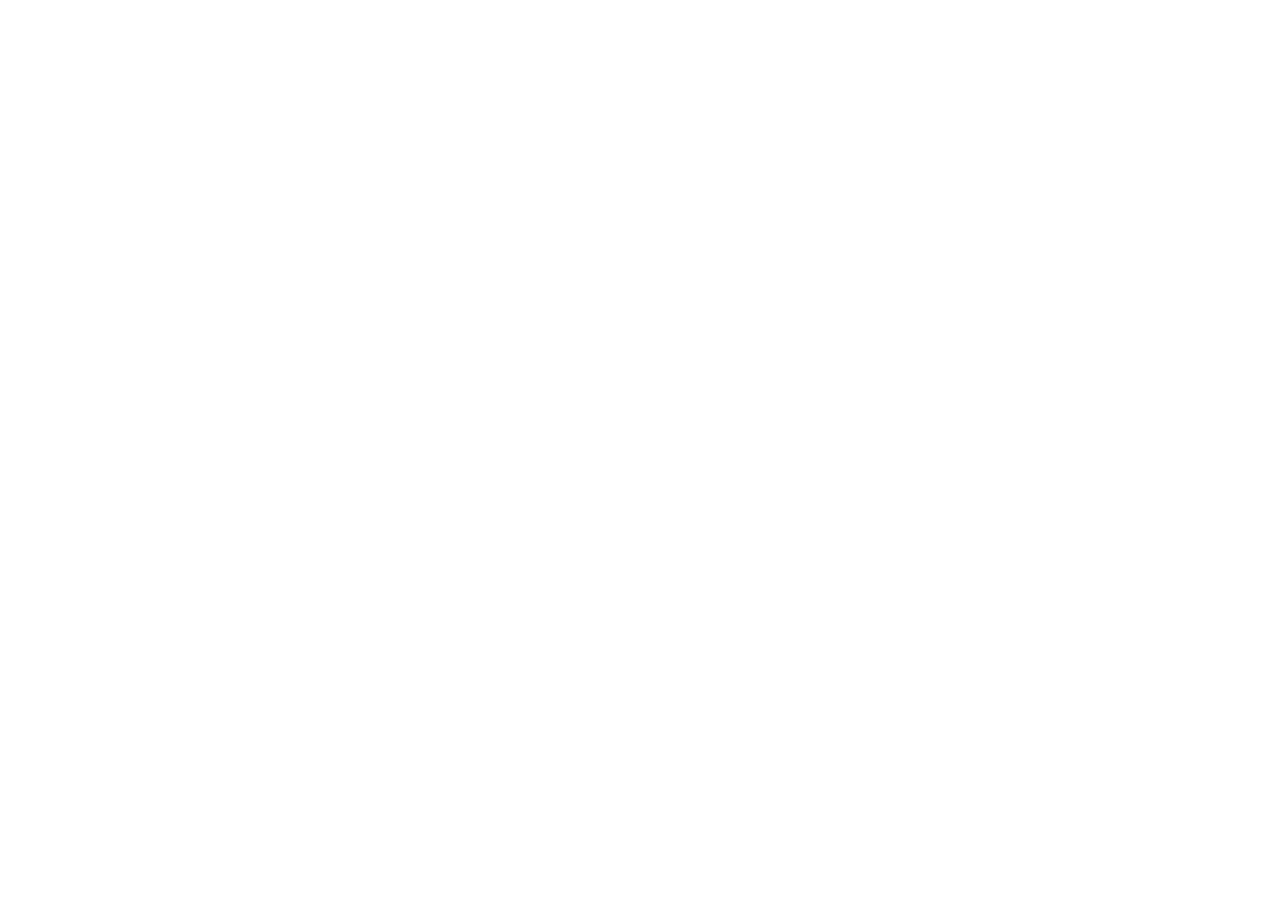
==== index.html @ e2164a91 "feat: setup semantic HTML structure" ====
<!DOCTYPE html>
<html lang="fr">
<head>
    <meta charset="UTF-8">
    <meta name="viewport" content="width=device-width, initial-scale=1.0">
    <title>Histoire de HETIC - Intégration</title>
    <!-- Lien vers ton fichier de style -->
    <link rel="stylesheet" href="css/style.css">
</head>
<body>

    <!-- En-tête du site (Logo + Menu) -->
    <header>
        <nav>
            <!-- Les liens du menu iront ici -->
        </nav>
    </header>

    <!-- Contenu principal -->
    <main>
        <!-- 1. Bannière principale -->
        <section class="hero-section">
        </section>

        <!-- 2. Histoire / Chronologie -->
        <section class="history-section">
        </section>

        <!-- 3. Section des Actualités -->
        <section class="news-section">
        </section>

        <!-- 4. Section de Candidature (Boutons d'action) -->
        <section class="cta-section">
        </section>
    </main>

    <!-- Pied de page -->
    <footer>
        <!-- Liens secondaires et bas de page -->
    </footer>

    <!-- Lien vers ton fichier JavaScript -->
    <script src="js/main.js"></script>
</body>
</html>
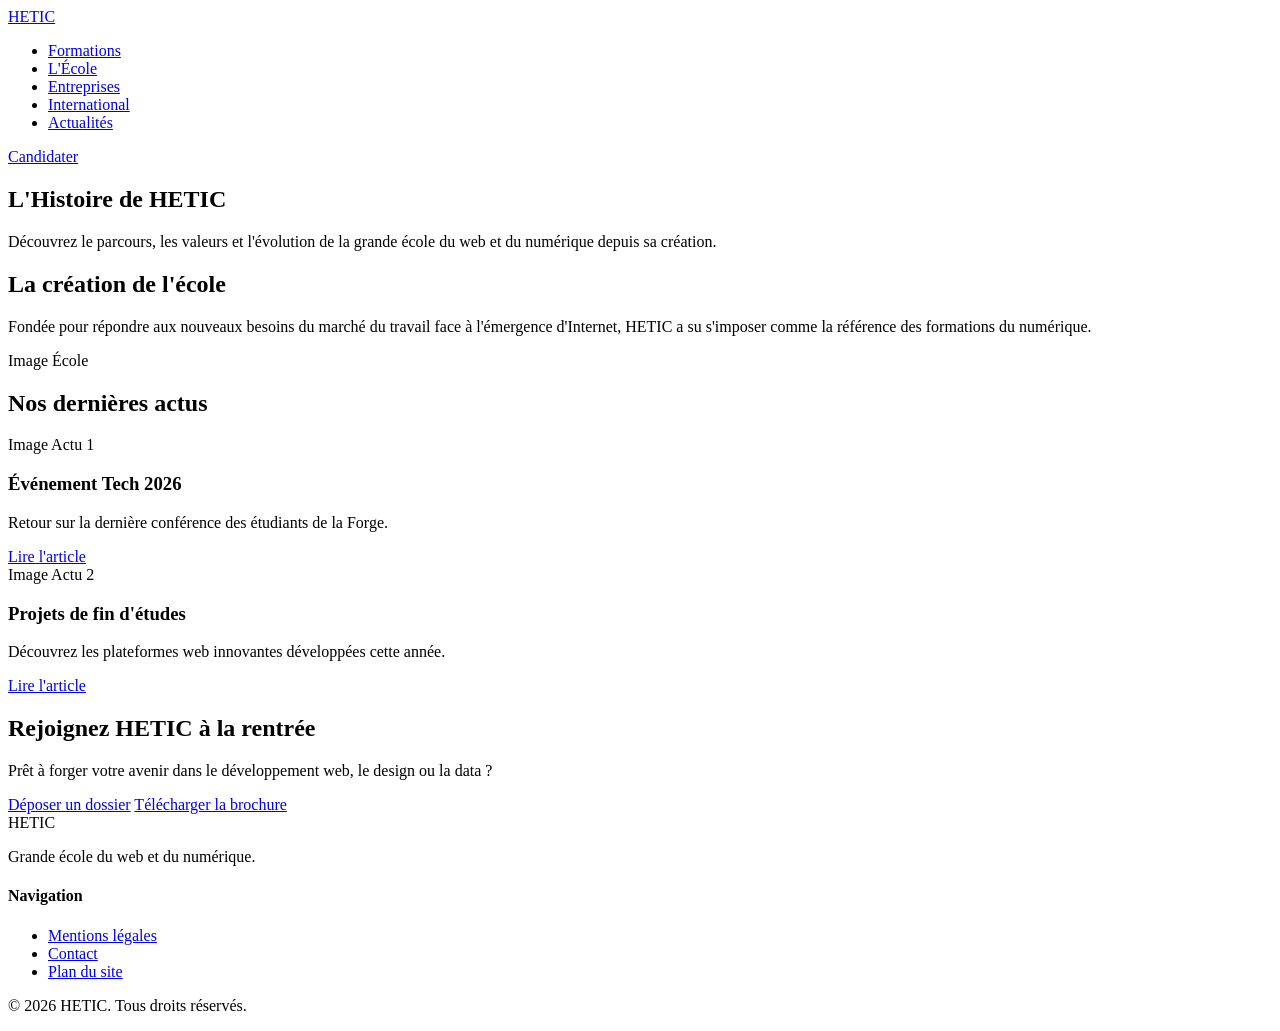
==== commit fe317aea: "feat: complete entire semantic HTML structure for all sections" ====
--- a/index.html
+++ b/index.html
@@ -4,40 +4,119 @@
     <meta charset="UTF-8">
     <meta name="viewport" content="width=device-width, initial-scale=1.0">
     <title>Histoire de HETIC - Intégration</title>
-    <!-- Lien vers ton fichier de style -->
+    <!-- Lien vers ton fichier de style CSS -->
     <link rel="stylesheet" href="css/style.css">
 </head>
 <body>
 
-    <!-- En-tête du site (Logo + Menu) -->
-    <header>
-        <nav>
-            <!-- Les liens du menu iront ici -->
+    <!-- 1. HEADER & NAVIGATION -->
+    <header class="main-header">
+        <nav class="nav-container">
+            <div class="logo-area">
+                <a href="#">
+                    <span class="logo-text">HETIC</span>
+                </a>
+            </div>
+            <ul class="nav-links">
+                <li><a href="#">Formations</a></li>
+                <li><a href="#">L'École</a></li>
+                <li><a href="#">Entreprises</a></li>
+                <li><a href="#">International</a></li>
+                <li><a href="#">Actualités</a></li>
+            </ul>
+            <div class="nav-cta">
+                <a href="#" class="btn-candidater">Candidater</a>
+            </div>
         </nav>
     </header>
 
-    <!-- Contenu principal -->
+    <!-- CONTENU PRINCIPAL -->
     <main>
-        <!-- 1. Bannière principale -->
+        
+        <!-- 2. HERO SECTION (Grande Bannière) -->
         <section class="hero-section">
+            <div class="hero-content">
+                <h1>L'Histoire de HETIC</h1>
+                <p>Découvrez le parcours, les valeurs et l'évolution de la grande école du web et du numérique depuis sa création.</p>
+            </div>
         </section>
 
-        <!-- 2. Histoire / Chronologie -->
+        <!-- 3. BLOCS DE CONTENUS PRINCIPAUX / HISTOIRE -->
         <section class="history-section">
+            <div class="container">
+                <div class="history-block">
+                    <div class="history-text">
+                        <h2>La création de l'école</h2>
+                        <p>Fondée pour répondre aux nouveaux besoins du marché du travail face à l'émergence d'Internet, HETIC a su s'imposer comme la référence des formations du numérique.</p>
+                    </div>
+                    <div class="history-image">
+                        <!-- Emplacement pour une image de l'école -->
+                        <div class="image-placeholder">Image École</div>
+                    </div>
+                </div>
+            </div>
         </section>
 
-        <!-- 3. Section des Actualités -->
+        <!-- 4. SECTION "NOS DERNIÈRES ACTUS" -->
         <section class="news-section">
+            <div class="container">
+                <h2>Nos dernières actus</h2>
+                <div class="news-grid">
+                    <!-- Carte Actu 1 -->
+                    <article class="news-card">
+                        <div class="card-image">Image Actu 1</div>
+                        <div class="card-body">
+                            <h3>Événement Tech 2026</h3>
+                            <p>Retour sur la dernière conférence des étudiants de la Forge.</p>
+                            <a href="#" class="read-more">Lire l'article</a>
+                        </div>
+                    </article>
+                    <!-- Carte Actu 2 -->
+                    <article class="news-card">
+                        <div class="card-image">Image Actu 2</div>
+                        <div class="card-body">
+                            <h3>Projets de fin d'études</h3>
+                            <p>Découvrez les plateformes web innovantes développées cette année.</p>
+                            <a href="#" class="read-more">Lire l'article</a>
+                        </div>
+                    </article>
+                </div>
+            </div>
         </section>
 
-        <!-- 4. Section de Candidature (Boutons d'action) -->
+    
         <section class="cta-section">
+            <div class="cta-content">
+                <h2>Rejoignez HETIC à la rentrée</h2>
+                <p>Prêt à forger votre avenir dans le développement web, le design ou la data ?</p>
+                <div class="cta-buttons">
+                    <a href="#" class="btn-primary">Déposer un dossier</a>
+                    <a href="#" class="btn-secondary">Télécharger la brochure</a>
+                </div>
+            </div>
         </section>
+
     </main>
 
-    <!-- Pied de page -->
-    <footer>
-        <!-- Liens secondaires et bas de page -->
+    
+    <footer class="main-footer">
+        <div class="footer-container">
+            <div class="footer-info">
+                <span class="logo-text">HETIC</span>
+                <p>Grande école du web et du numérique.</p>
+            </div>
+            <div class="footer-links-block">
+                <h4>Navigation</h4>
+                <ul>
+                    <li><a href="#">Mentions légales</a></li>
+                    <li><a href="#">Contact</a></li>
+                    <li><a href="#">Plan du site</a></li>
+                </ul>
+            </div>
+        </div>
+        <div class="footer-bottom">
+            <p>&copy; 2026 HETIC. Tous droits réservés.</p>
+        </div>
     </footer>
 
     <!-- Lien vers ton fichier JavaScript -->
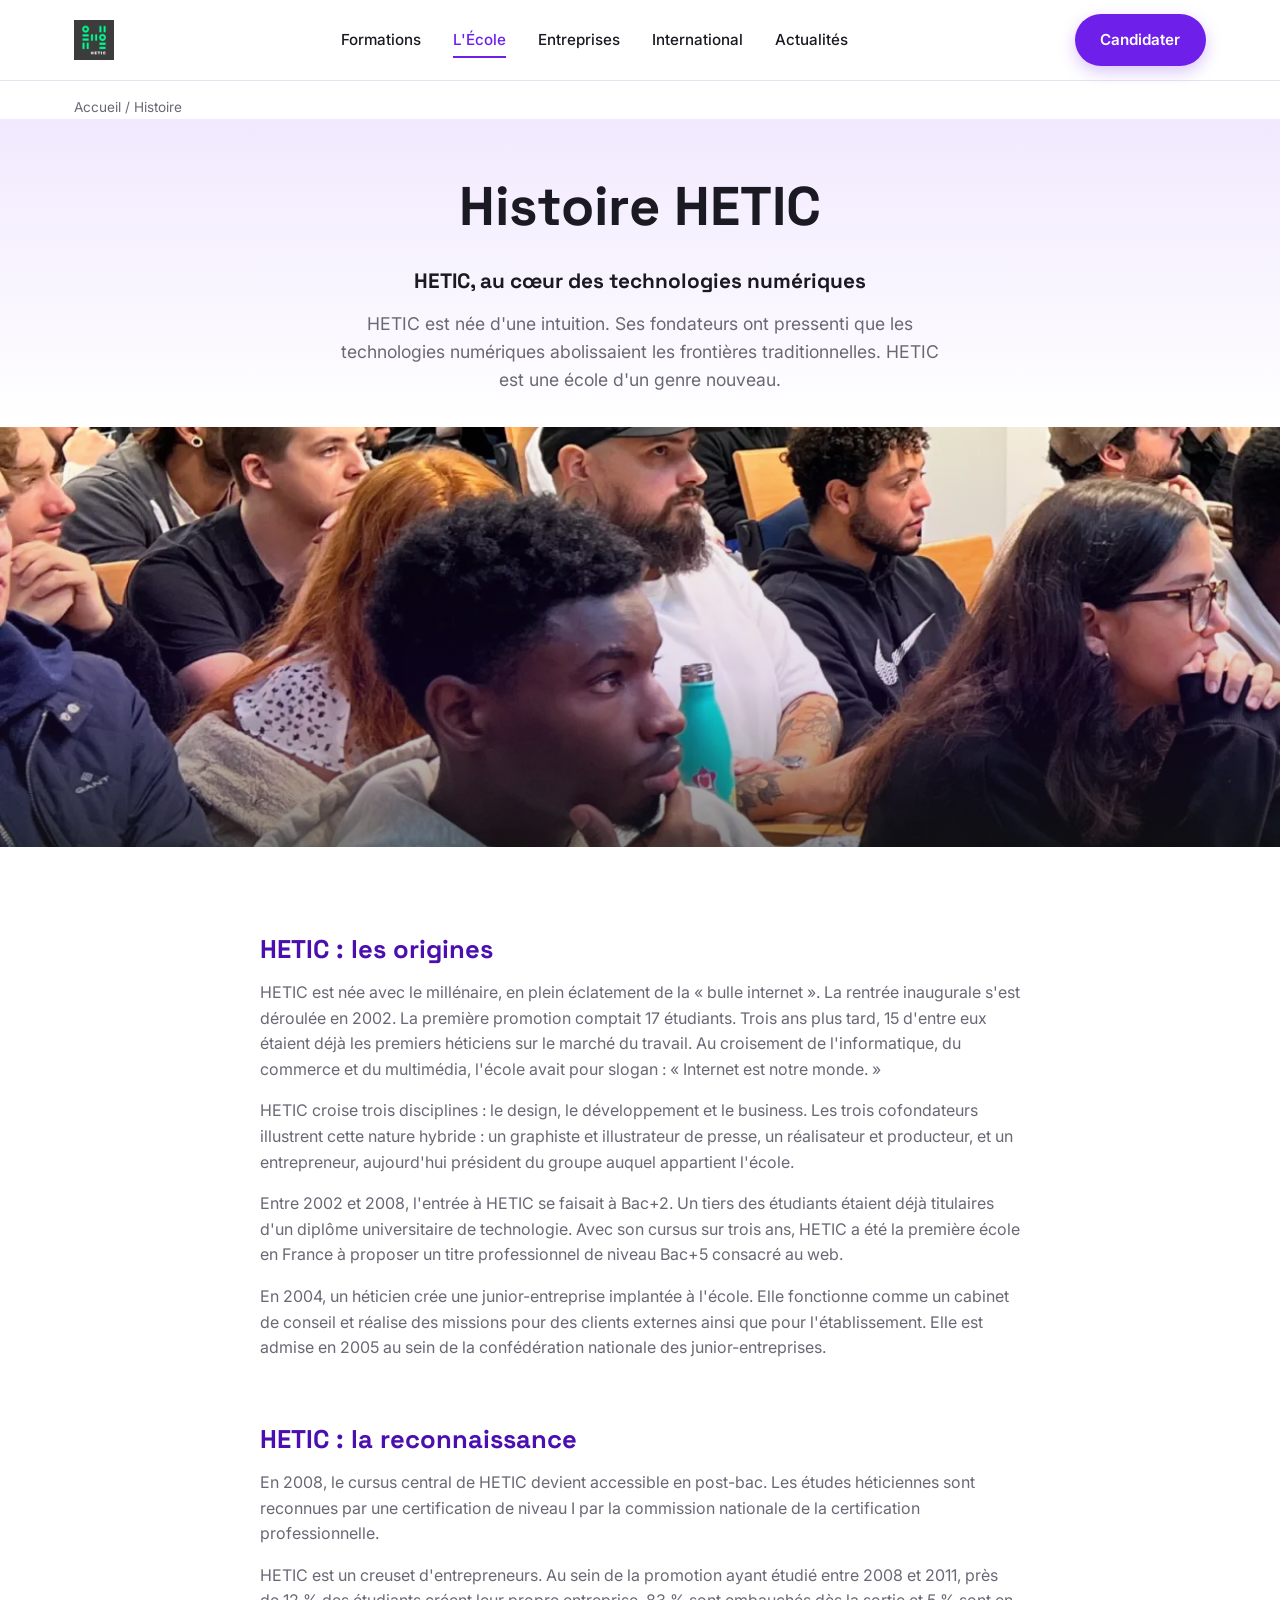
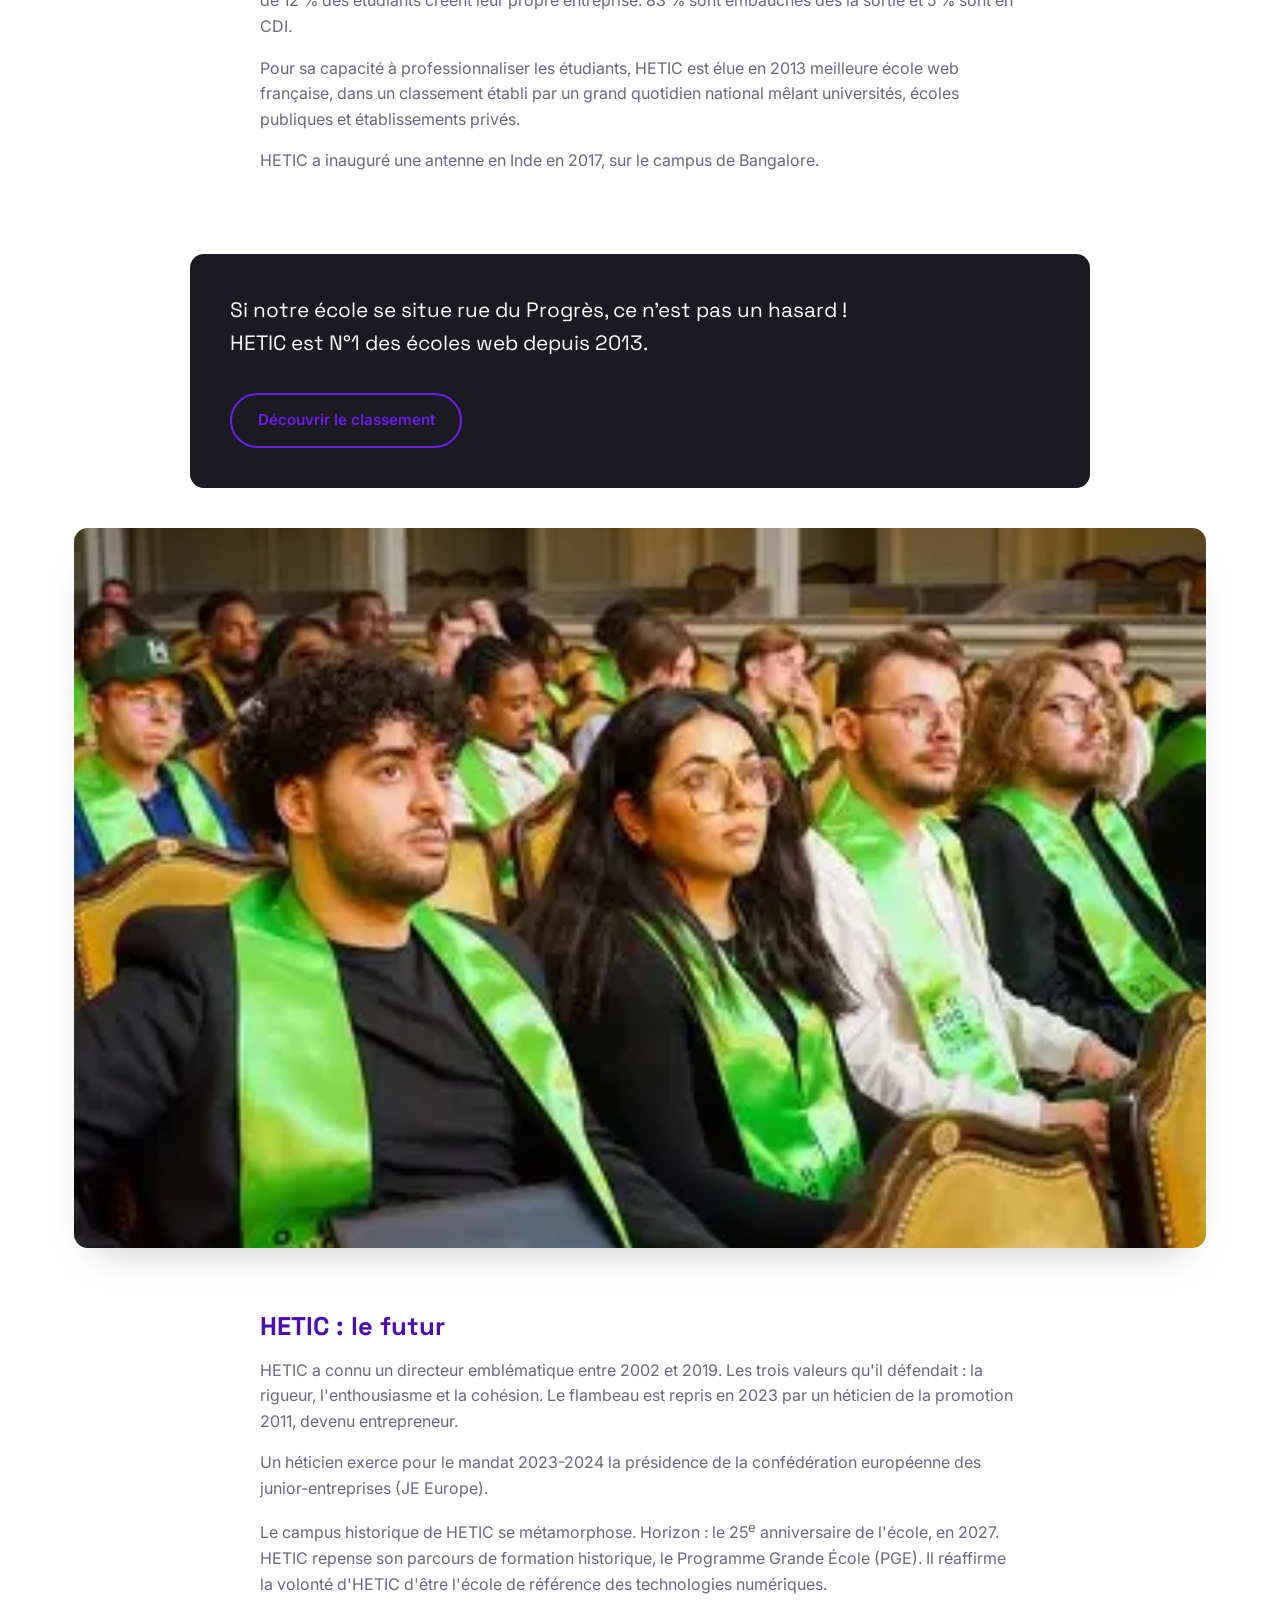
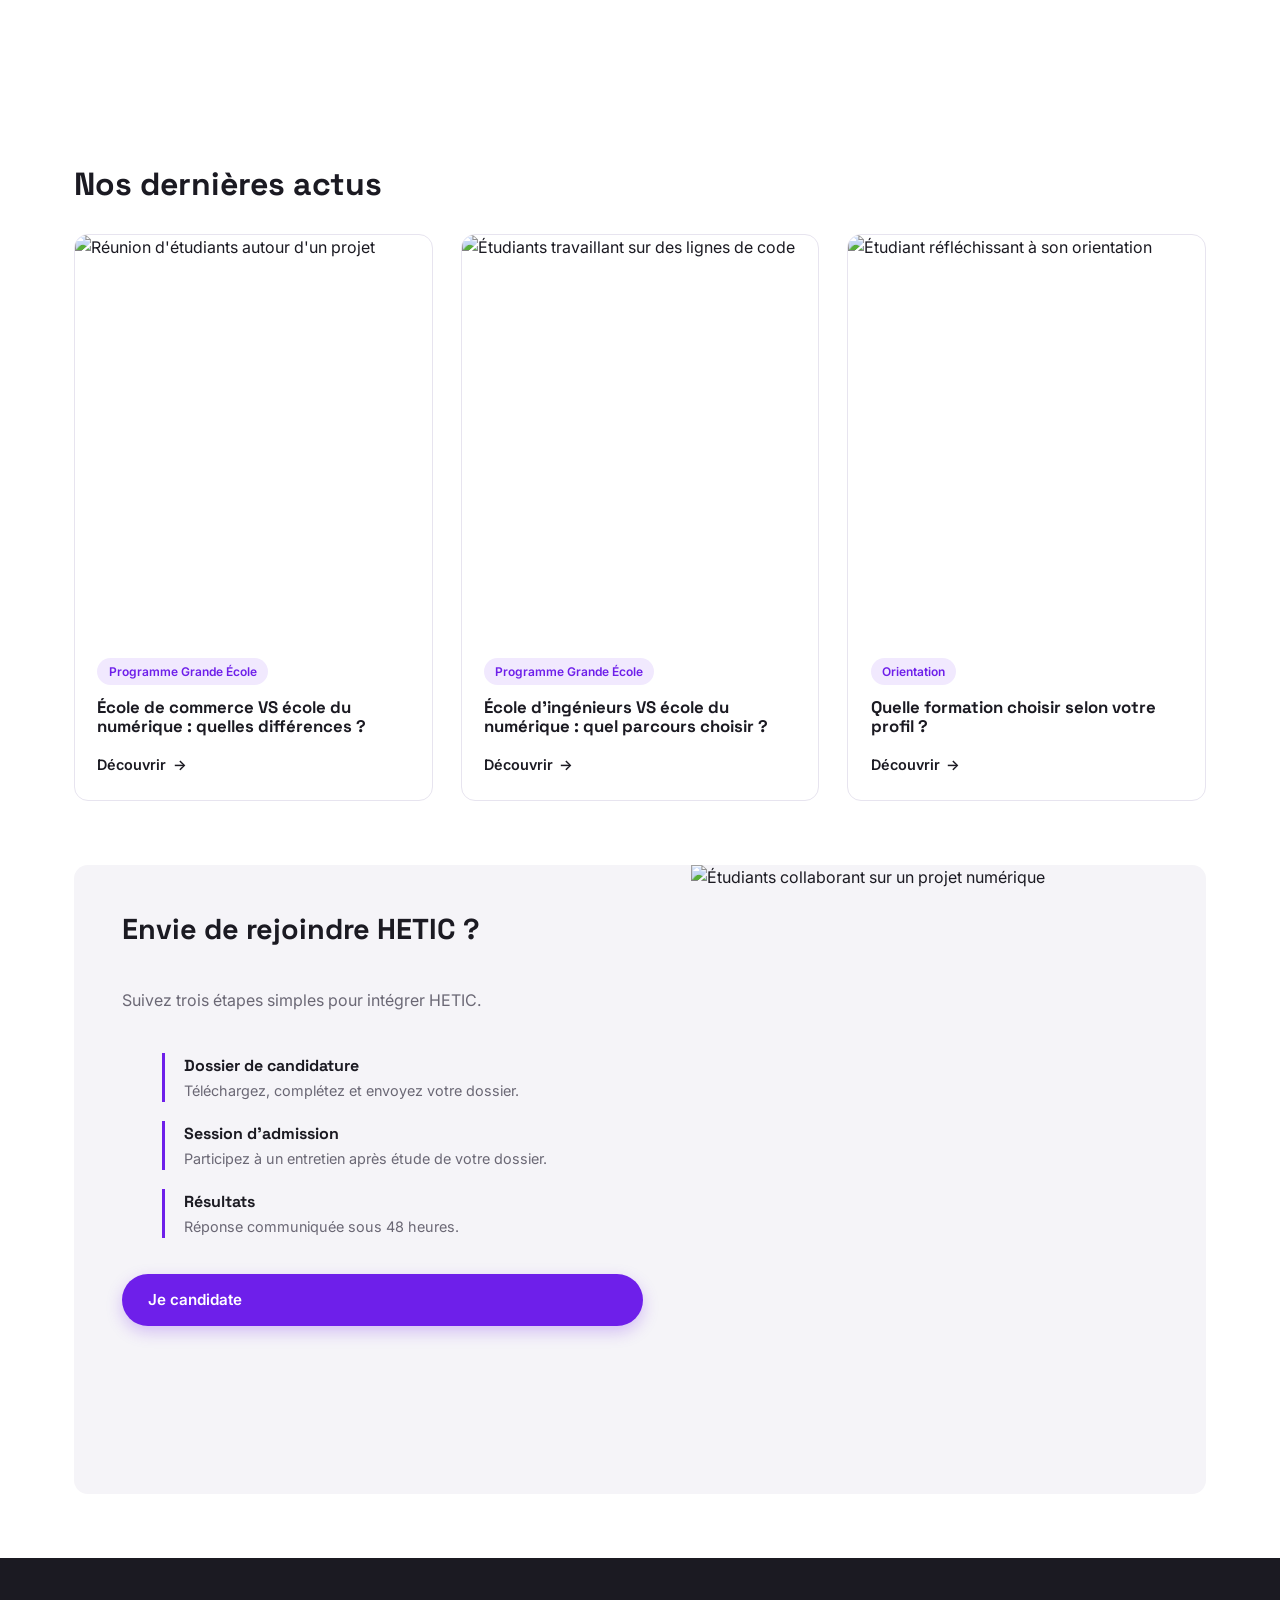
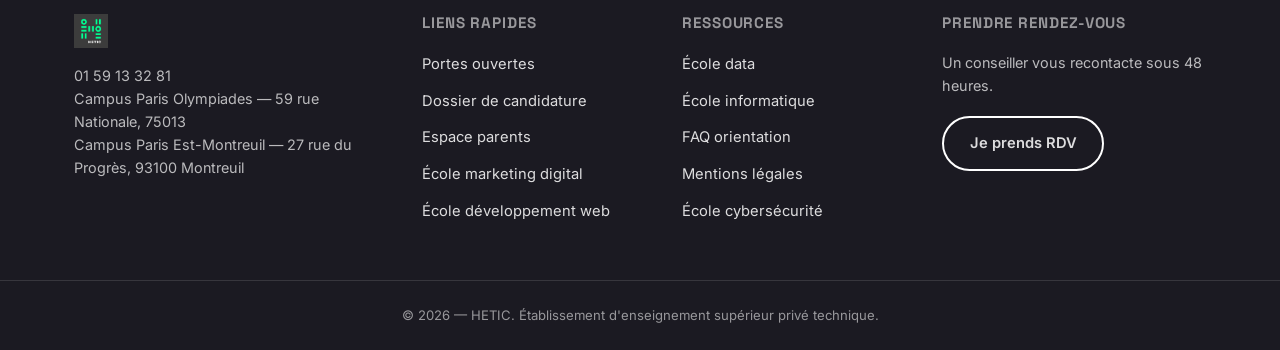
==== commit a7269554: "feat: integrate official HETIC assets and live image sources for exact reproduction" ====
--- a/index.html
+++ b/index.html
@@ -4,6 +4,9 @@
     <meta charset="UTF-8">
     <meta name="viewport" content="width=device-width, initial-scale=1.0">
     <title>Histoire de HETIC - Intégration</title>
+    <link rel="preconnect" href="https://fonts.googleapis.com">
+    <link rel="preconnect" href="https://fonts.gstatic.com" crossorigin>
+    <link href="https://fonts.googleapis.com/css2?family=Space+Grotesk:wght@500;600;700&family=Inter:wght@400;500;600;700&display=swap" rel="stylesheet">
     <!-- Lien vers ton fichier de style CSS -->
     <link rel="stylesheet" href="css/style.css">
 </head>
@@ -14,12 +17,15 @@
         <nav class="nav-container">
             <div class="logo-area">
                 <a href="#">
-                    <span class="logo-text">HETIC</span>
+                    <img src="assets/images/logo-hetic.png" alt="HETIC" class="logo-img">
                 </a>
             </div>
-            <ul class="nav-links">
+            <button class="nav-toggle" id="navToggle" aria-expanded="false" aria-controls="navLinks" aria-label="Ouvrir le menu">
+                <span></span><span></span><span></span>
+            </button>
+            <ul class="nav-links" id="navLinks">
                 <li><a href="#">Formations</a></li>
-                <li><a href="#">L'École</a></li>
+                <li><a href="#" class="active">L'École</a></li>
                 <li><a href="#">Entreprises</a></li>
                 <li><a href="#">International</a></li>
                 <li><a href="#">Actualités</a></li>
@@ -30,96 +36,218 @@
         </nav>
     </header>
 
-    <!-- CONTENU PRINCIPAL -->
     <main>
-        
-        <!-- 2. HERO SECTION (Grande Bannière) -->
+
+        <!-- 2. FIL D'ARIANE -->
+        <nav class="breadcrumb" aria-label="Fil d'ariane">
+            <a href="#">Accueil</a> <span aria-hidden="true">/</span> <span>Histoire</span>
+        </nav>
+
+        <!-- 3. HERO -->
         <section class="hero-section">
-            <div class="hero-content">
-                <h1>L'Histoire de HETIC</h1>
-                <p>Découvrez le parcours, les valeurs et l'évolution de la grande école du web et du numérique depuis sa création.</p>
-            </div>
-        </section>
-
-        <!-- 3. BLOCS DE CONTENUS PRINCIPAUX / HISTOIRE -->
+            <div class="hero-container">
+                <h1>Histoire HETIC</h1>
+                <h2 class="hero-subtitle">HETIC, au cœur des technologies numériques</h2>
+                <p class="hero-lead">
+                    HETIC est née d'une intuition. Ses fondateurs ont pressenti que les technologies
+                    numériques abolissaient les frontières traditionnelles. HETIC est une école d'un
+                    genre nouveau.
+                </p>
+            </div>
+        </section>
+
+        <!-- 4. BANNIÈRE -->
+        <figure class="banner-section">
+            <img src="assets/images/les origines.jpg" alt="HETIC : les origines" loading="lazy" width="1920" height="640">
+        </figure>
+
+        <!-- 5. HISTOIRE -->
         <section class="history-section">
-            <div class="container">
-                <div class="history-block">
-                    <div class="history-text">
-                        <h2>La création de l'école</h2>
-                        <p>Fondée pour répondre aux nouveaux besoins du marché du travail face à l'émergence d'Internet, HETIC a su s'imposer comme la référence des formations du numérique.</p>
+
+            <article class="history-block">
+                <h3>HETIC : les origines</h3>
+                <p>
+                    HETIC est née avec le millénaire, en plein éclatement de la « bulle internet ».
+                    La rentrée inaugurale s'est déroulée en 2002. La première promotion comptait 17
+                    étudiants. Trois ans plus tard, 15 d'entre eux étaient déjà les premiers héticiens
+                    sur le marché du travail. Au croisement de l'informatique, du commerce et du
+                    multimédia, l'école avait pour slogan : « Internet est notre monde. »
+                </p>
+                <p>
+                    HETIC croise trois disciplines : le design, le développement et le business. Les
+                    trois cofondateurs illustrent cette nature hybride : un graphiste et illustrateur
+                    de presse, un réalisateur et producteur, et un entrepreneur, aujourd'hui président
+                    du groupe auquel appartient l'école.
+                </p>
+                <p>
+                    Entre 2002 et 2008, l'entrée à HETIC se faisait à Bac+2. Un tiers des étudiants
+                    étaient déjà titulaires d'un diplôme universitaire de technologie. Avec son cursus
+                    sur trois ans, HETIC a été la première école en France à proposer un titre
+                    professionnel de niveau Bac+5 consacré au web.
+                </p>
+                <p>
+                    En 2004, un héticien crée une junior-entreprise implantée à l'école. Elle fonctionne
+                    comme un cabinet de conseil et réalise des missions pour des clients externes ainsi
+                    que pour l'établissement. Elle est admise en 2005 au sein de la confédération
+                    nationale des junior-entreprises.
+                </p>
+            </article>
+
+            <article class="history-block">
+                <h3>HETIC : la reconnaissance</h3>
+                <p>
+                    En 2008, le cursus central de HETIC devient accessible en post-bac. Les études
+                    héticiennes sont reconnues par une certification de niveau I par la commission
+                    nationale de la certification professionnelle.
+                </p>
+                <p>
+                    HETIC est un creuset d'entrepreneurs. Au sein de la promotion ayant étudié entre
+                    2008 et 2011, près de 12 % des étudiants créent leur propre entreprise. 83 % sont
+                    embauchés dès la sortie et 5 % sont en CDI.
+                </p>
+                <p>
+                    Pour sa capacité à professionnaliser les étudiants, HETIC est élue en 2013 meilleure
+                    école web française, dans un classement établi par un grand quotidien national
+                    mêlant universités, écoles publiques et établissements privés.
+                </p>
+                <p>
+                    HETIC a inauguré une antenne en Inde en 2017, sur le campus de Bangalore.
+                </p>
+            </article>
+
+            <div class="stat-banner">
+                <p>Si notre école se situe rue du Progrès, ce n'est pas un hasard ! HETIC est N°1 des
+                    écoles web depuis 2013.</p>
+                <a href="#" class="btn-outline">Découvrir le classement</a>
+            </div>
+
+            <figure class="full-media">
+                <img src="assets/images/le futur.jpg" alt="HETIC : le futur" loading="lazy" width="1300" height="720">
+            </figure>
+
+            <article class="history-block">
+                <h3>HETIC : le futur</h3>
+                <p>
+                    HETIC a connu un directeur emblématique entre 2002 et 2019. Les trois valeurs qu'il
+                    défendait : la rigueur, l'enthousiasme et la cohésion. Le flambeau est repris en
+                    2023 par un héticien de la promotion 2011, devenu entrepreneur.
+                </p>
+                <p>
+                    Un héticien exerce pour le mandat 2023-2024 la présidence de la confédération
+                    européenne des junior-entreprises (JE Europe).
+                </p>
+                <p>
+                    Le campus historique de HETIC se métamorphose. Horizon : le 25<sup>e</sup>
+                    anniversaire de l'école, en 2027. HETIC repense son parcours de formation
+                    historique, le Programme Grande École (PGE). Il réaffirme la volonté d'HETIC d'être
+                    l'école de référence des technologies numériques.
+                </p>
+            </article>
+        </section>
+
+        <!-- 6. ACTUALITÉS -->
+        <section class="news-section">
+            <h2 class="section-title">Nos dernières actus</h2>
+            <div class="news-grid">
+
+                <article class="news-card">
+                    <img src="https://images.unsplash.com/photo-1556761175-5973dc0f32e7?auto=format&fit=crop&w=600&q=80" alt="Réunion d'étudiants autour d'un projet" loading="lazy" width="600" height="400">
+                    <div class="news-card-body">
+                        <span class="news-tag">Programme Grande École</span>
+                        <h3>École de commerce VS école du numérique : quelles différences ?</h3>
+                        <a href="#" class="news-link">Découvrir <span aria-hidden="true">→</span></a>
                     </div>
-                    <div class="history-image">
-                        <!-- Emplacement pour une image de l'école -->
-                        <div class="image-placeholder">Image École</div>
+                </article>
+
+                <article class="news-card">
+                    <img src="https://images.unsplash.com/photo-1517245386807-bb43f82c33c4?auto=format&fit=crop&w=600&q=80" alt="Étudiants travaillant sur des lignes de code" loading="lazy" width="600" height="400">
+                    <div class="news-card-body">
+                        <span class="news-tag">Programme Grande École</span>
+                        <h3>École d'ingénieurs VS école du numérique : quel parcours choisir ?</h3>
+                        <a href="#" class="news-link">Découvrir <span aria-hidden="true">→</span></a>
                     </div>
+                </article>
+
+                <article class="news-card">
+                    <img src="https://images.unsplash.com/photo-1509062522246-3755977927d7?auto=format&fit=crop&w=600&q=80" alt="Étudiant réfléchissant à son orientation" loading="lazy" width="600" height="400">
+                    <div class="news-card-body">
+                        <span class="news-tag">Orientation</span>
+                        <h3>Quelle formation choisir selon votre profil ?</h3>
+                        <a href="#" class="news-link">Découvrir <span aria-hidden="true">→</span></a>
+                    </div>
+                </article>
+
+            </div>
+        </section>
+
+        <!-- 7. CTA CANDIDATURE -->
+        <section class="cta-section">
+            <div class="cta-container">
+                <div class="cta-text">
+                    <h2>Envie de rejoindre HETIC ?</h2>
+                    <p>Suivez trois étapes simples pour intégrer HETIC.</p>
+                    <ol class="cta-steps">
+                        <li><strong>Dossier de candidature</strong><span>Téléchargez, complétez et envoyez votre dossier.</span></li>
+                        <li><strong>Session d'admission</strong><span>Participez à un entretien après étude de votre dossier.</span></li>
+                        <li><strong>Résultats</strong><span>Réponse communiquée sous 48 heures.</span></li>
+                    </ol>
+                    <a href="#" class="btn-candidater">Je candidate</a>
                 </div>
-            </div>
-        </section>
-
-        <!-- 4. SECTION "NOS DERNIÈRES ACTUS" -->
-        <section class="news-section">
-            <div class="container">
-                <h2>Nos dernières actus</h2>
-                <div class="news-grid">
-                    <!-- Carte Actu 1 -->
-                    <article class="news-card">
-                        <div class="card-image">Image Actu 1</div>
-                        <div class="card-body">
-                            <h3>Événement Tech 2026</h3>
-                            <p>Retour sur la dernière conférence des étudiants de la Forge.</p>
-                            <a href="#" class="read-more">Lire l'article</a>
-                        </div>
-                    </article>
-                    <!-- Carte Actu 2 -->
-                    <article class="news-card">
-                        <div class="card-image">Image Actu 2</div>
-                        <div class="card-body">
-                            <h3>Projets de fin d'études</h3>
-                            <p>Découvrez les plateformes web innovantes développées cette année.</p>
-                            <a href="#" class="read-more">Lire l'article</a>
-                        </div>
-                    </article>
+                <div class="cta-media">
+                    <img src="https://images.unsplash.com/photo-1543269865-cbf427effbad?auto=format&fit=crop&w=900&q=80" alt="Étudiants collaborant sur un projet numérique" loading="lazy" width="900" height="1100">
                 </div>
             </div>
         </section>
 
-    
-        <section class="cta-section">
-            <div class="cta-content">
-                <h2>Rejoignez HETIC à la rentrée</h2>
-                <p>Prêt à forger votre avenir dans le développement web, le design ou la data ?</p>
-                <div class="cta-buttons">
-                    <a href="#" class="btn-primary">Déposer un dossier</a>
-                    <a href="#" class="btn-secondary">Télécharger la brochure</a>
-                </div>
-            </div>
-        </section>
-
     </main>
 
-    
+    <!-- 8. FOOTER -->
     <footer class="main-footer">
         <div class="footer-container">
-            <div class="footer-info">
-                <span class="logo-text">HETIC</span>
-                <p>Grande école du web et du numérique.</p>
-            </div>
+
+            <div class="footer-brand">
+                <img src="assets/images/logo-hetic.png" alt="HETIC" class="footer-logo-img">
+                <p>01 59 13 32 81<br>
+                Campus Paris Olympiades — 59 rue Nationale, 75013<br>
+                Campus Paris Est-Montreuil — 27 rue du Progrès, 93100 Montreuil</p>
+            </div>
+
             <div class="footer-links-block">
-                <h4>Navigation</h4>
+                <h3>Liens rapides</h3>
                 <ul>
+                    <li><a href="#">Portes ouvertes</a></li>
+                    <li><a href="#">Dossier de candidature</a></li>
+                    <li><a href="#">Espace parents</a></li>
+                    <li><a href="#">École marketing digital</a></li>
+                    <li><a href="#">École développement web</a></li>
+                </ul>
+            </div>
+
+            <div class="footer-links-block">
+                <h3>Ressources</h3>
+                <ul>
+                    <li><a href="#">École data</a></li>
+                    <li><a href="#">École informatique</a></li>
+                    <li><a href="#">FAQ orientation</a></li>
                     <li><a href="#">Mentions légales</a></li>
-                    <li><a href="#">Contact</a></li>
-                    <li><a href="#">Plan du site</a></li>
+                    <li><a href="#">École cybersécurité</a></li>
                 </ul>
             </div>
+
+            <div class="footer-links-block footer-newsletter">
+                <h3>Prendre rendez-vous</h3>
+                <p>Un conseiller vous recontacte sous 48 heures.</p>
+                <a href="#" class="btn-outline-light">Je prends RDV</a>
+            </div>
+
         </div>
+
         <div class="footer-bottom">
-            <p>&copy; 2026 HETIC. Tous droits réservés.</p>
+            <p>&copy; 2026 — HETIC. Établissement d'enseignement supérieur privé technique.</p>
         </div>
     </footer>
 
-    <!-- Lien vers ton fichier JavaScript -->
+    <!-- Lien vers ton fichier JS -->
     <script src="js/main.js"></script>
 </body>
 </html>
--- a/css/style.css
+++ b/css/style.css
@@ -0,0 +1,513 @@
+/* ==========================================================================
+   HETIC — Histoire (Intégration)
+   ========================================================================== */
+
+:root {
+  /* Couleurs */
+  --color-violet: #6E1FEA;
+  --color-violet-dark: #4B0FB0;
+  --color-violet-light: #F1E9FE;
+  --color-white: #FFFFFF;
+  --color-dark: #1B1A22;
+  --color-gray: #6B6875;
+  --color-gray-light: #F5F4F8;
+  --color-border: #E7E4EF;
+
+  /* Typo */
+  --font-display: 'Space Grotesk', sans-serif;
+  --font-body: 'Inter', sans-serif;
+
+  /* Layout */
+  --container-width: 1180px;
+  --radius: 14px;
+  --transition: 0.25s ease;
+}
+
+* { box-sizing: border-box; }
+
+html { scroll-behavior: smooth; }
+
+body {
+  margin: 0;
+  font-family: var(--font-body);
+  color: var(--color-dark);
+  background: var(--color-white);
+  line-height: 1.6;
+}
+
+img { max-width: 100%; display: block; }
+
+a { text-decoration: none; color: inherit; }
+
+ul { list-style: none; margin: 0; padding: 0; }
+
+h1, h2, h3 {
+  font-family: var(--font-display);
+  line-height: 1.15;
+  margin: 0 0 0.6em;
+}
+
+.eyebrow {
+  display: inline-block;
+  font-size: 0.8rem;
+  font-weight: 600;
+  letter-spacing: 0.08em;
+  text-transform: uppercase;
+  color: var(--color-violet);
+  margin-bottom: 0.8rem;
+}
+
+/* ==========================================================================
+   BOUTONS
+   ========================================================================== */
+.btn-candidater,
+.btn-outline,
+.btn-outline-light {
+  display: inline-flex;
+  align-items: center;
+  gap: 0.5rem;
+  padding: 0.85rem 1.6rem;
+  border-radius: 999px;
+  font-weight: 600;
+  font-size: 0.95rem;
+  transition: transform var(--transition), background var(--transition), color var(--transition), box-shadow var(--transition);
+  white-space: nowrap;
+}
+
+.btn-candidater {
+  background: var(--color-violet);
+  color: var(--color-white);
+  box-shadow: 0 6px 16px rgba(110, 31, 234, 0.25);
+}
+.btn-candidater:hover { background: var(--color-violet-dark); transform: translateY(-2px); }
+
+.btn-outline {
+  border: 2px solid var(--color-violet);
+  color: var(--color-violet);
+}
+.btn-outline:hover { background: var(--color-violet); color: var(--color-white); transform: translateY(-2px); }
+
+.btn-outline-light {
+  border: 2px solid var(--color-white);
+  color: var(--color-white);
+}
+.btn-outline-light:hover { background: var(--color-white); color: var(--color-violet); }
+
+/* ==========================================================================
+   HEADER / NAVIGATION
+   ========================================================================== */
+.main-header {
+  position: sticky;
+  top: 0;
+  z-index: 100;
+  background: rgba(255, 255, 255, 0.92);
+  backdrop-filter: blur(8px);
+  border-bottom: 1px solid var(--color-border);
+}
+
+.nav-container {
+  max-width: var(--container-width);
+  margin: 0 auto;
+  padding: 0.9rem 1.5rem;
+  display: flex;
+  align-items: center;
+  justify-content: space-between;
+  gap: 1.5rem;
+  flex-wrap: wrap;
+}
+
+.logo-area { display: flex; align-items: center; }
+.logo-img { height: 40px; width: auto; }
+
+.nav-links {
+  display: flex;
+  gap: 2rem;
+  flex: 1;
+  justify-content: center;
+}
+
+.nav-links a {
+  font-weight: 500;
+  font-size: 0.95rem;
+  color: var(--color-dark);
+  position: relative;
+  padding: 0.4rem 0;
+  transition: color var(--transition);
+}
+.nav-links a::after {
+  content: "";
+  position: absolute;
+  left: 0; bottom: -2px;
+  width: 0; height: 2px;
+  background: var(--color-violet);
+  transition: width var(--transition);
+}
+.nav-links a:hover,
+.nav-links a.active { color: var(--color-violet); }
+.nav-links a:hover::after,
+.nav-links a.active::after { width: 100%; }
+
+.nav-cta { display: flex; align-items: center; }
+
+.nav-toggle {
+  display: none;
+  flex-direction: column;
+  gap: 5px;
+  background: none;
+  border: none;
+  cursor: pointer;
+  padding: 0.4rem;
+  order: 2;
+}
+.nav-toggle span {
+  width: 24px;
+  height: 2px;
+  background: var(--color-dark);
+  border-radius: 2px;
+}
+
+/* Fil d'ariane */
+.breadcrumb {
+  max-width: var(--container-width);
+  margin: 0 auto;
+  padding: 1rem 1.5rem 0;
+  font-size: 0.85rem;
+  color: var(--color-gray);
+}
+.breadcrumb a { color: var(--color-gray); }
+.breadcrumb a:hover { color: var(--color-violet); }
+
+/* ==========================================================================
+   HERO
+   ========================================================================== */
+.hero-section {
+  background: linear-gradient(180deg, var(--color-violet-light) 0%, var(--color-white) 100%);
+  padding: 3.5rem 1.5rem 2rem;
+}
+.hero-container {
+  max-width: 780px;
+  margin: 0 auto;
+  text-align: center;
+}
+.hero-container h1 {
+  font-size: clamp(2.2rem, 5vw, 3.4rem);
+}
+.hero-subtitle {
+  font-size: 1.3rem;
+  color: var(--color-dark);
+  margin-bottom: 1rem;
+}
+.hero-lead {
+  font-size: 1.1rem;
+  color: var(--color-gray);
+  max-width: 620px;
+  margin: 0 auto;
+}
+
+/* ==========================================================================
+   BANNIÈRE PLEINE LARGEUR
+   ========================================================================== */
+.banner-section {
+  position: relative;
+  margin: 0;
+  width: 100%;
+  height: 420px;
+  overflow: hidden;
+}
+.banner-section::after {
+  content: "";
+  position: absolute;
+  inset: 0;
+  background: linear-gradient(180deg,
+    rgba(75, 15, 176, 0) 0%,
+    rgba(75, 15, 176, 0.15) 60%,
+    rgba(27, 26, 34, 0.55) 100%);
+}
+.banner-section img {
+  width: 100%;
+  height: 100%;
+  object-fit: cover;
+}
+
+/* ==========================================================================
+   HISTOIRE
+   ========================================================================== */
+.history-section {
+  max-width: var(--container-width);
+  margin: 0 auto;
+  padding: 4rem 1.5rem;
+}
+
+.full-media {
+  margin: 2.5rem 0;
+}
+.full-media img {
+  width: 100%;
+  border-radius: var(--radius);
+  aspect-ratio: 16 / 9;
+  object-fit: cover;
+  box-shadow: 0 20px 40px -20px rgba(27, 26, 34, 0.25);
+}
+
+.history-block {
+  max-width: 760px;
+  margin: 0 auto;
+  padding: 1.5rem 0;
+}
+.history-block h3 {
+  font-size: 1.6rem;
+  color: var(--color-violet-dark);
+}
+.history-block p {
+  color: var(--color-gray);
+  margin-bottom: 1rem;
+}
+
+.stat-banner {
+  background: var(--color-dark);
+  color: var(--color-white);
+  border-radius: var(--radius);
+  padding: 2.5rem;
+  margin: 2.5rem auto;
+  max-width: 900px;
+  display: flex;
+  align-items: center;
+  justify-content: space-between;
+  gap: 2rem;
+  flex-wrap: wrap;
+}
+.stat-banner p {
+  font-family: var(--font-display);
+  font-size: 1.3rem;
+  margin: 0;
+  max-width: 640px;
+}
+
+/* ==========================================================================
+   ACTUALITÉS
+   ========================================================================== */
+.news-section {
+  max-width: var(--container-width);
+  margin: 0 auto;
+  padding: 4rem 1.5rem;
+}
+
+.section-title {
+  font-size: 2rem;
+  margin-bottom: 2rem;
+}
+
+.news-grid {
+  display: grid;
+  grid-template-columns: repeat(3, 1fr);
+  gap: 1.75rem;
+}
+
+.news-card {
+  background: var(--color-white);
+  border: 1px solid var(--color-border);
+  border-radius: var(--radius);
+  overflow: hidden;
+  transition: transform var(--transition), box-shadow var(--transition);
+}
+.news-card:hover {
+  transform: translateY(-6px);
+  box-shadow: 0 20px 40px -18px rgba(27, 26, 34, 0.3);
+}
+.news-card img {
+  width: 100%;
+  aspect-ratio: 4 / 3;
+  object-fit: cover;
+  transition: transform var(--transition);
+}
+.news-card:hover img { transform: scale(1.05); }
+
+.news-card-body { padding: 1.4rem; }
+
+.news-tag {
+  display: inline-block;
+  font-size: 0.75rem;
+  font-weight: 600;
+  color: var(--color-violet);
+  background: var(--color-violet-light);
+  padding: 0.25rem 0.7rem;
+  border-radius: 999px;
+  margin-bottom: 0.8rem;
+}
+
+.news-card h3 {
+  font-size: 1.05rem;
+  margin-bottom: 1rem;
+}
+
+.news-link {
+  font-weight: 600;
+  font-size: 0.9rem;
+  color: var(--color-dark);
+  display: inline-flex;
+  gap: 0.4rem;
+  transition: gap var(--transition), color var(--transition);
+}
+.news-link:hover { color: var(--color-violet); gap: 0.7rem; }
+
+/* ==========================================================================
+   CTA CANDIDATURE
+   ========================================================================== */
+.cta-section {
+  max-width: var(--container-width);
+  margin: 0 auto;
+  padding: 0 1.5rem 4rem;
+}
+
+.cta-container {
+  background: var(--color-gray-light);
+  border-radius: var(--radius);
+  display: grid;
+  grid-template-columns: 1.2fr 1fr;
+  overflow: hidden;
+}
+
+.cta-text {
+  padding: 3rem;
+  display: flex;
+  flex-direction: column;
+  gap: 0.5rem;
+}
+.cta-text h2 { font-size: 1.8rem; }
+.cta-text > p { color: var(--color-gray); margin-bottom: 1rem; }
+
+.cta-steps {
+  display: flex;
+  flex-direction: column;
+  gap: 1.2rem;
+  margin-bottom: 1.8rem;
+}
+.cta-steps li {
+  display: flex;
+  flex-direction: column;
+  padding-left: 1.2rem;
+  border-left: 3px solid var(--color-violet);
+}
+.cta-steps strong { font-family: var(--font-display); font-size: 1rem; }
+.cta-steps span { color: var(--color-gray); font-size: 0.9rem; }
+
+.cta-media img {
+  width: 100%;
+  height: 100%;
+  object-fit: cover;
+}
+
+/* ==========================================================================
+   FOOTER
+   ========================================================================== */
+.main-footer {
+  background: var(--color-dark);
+  color: var(--color-white);
+}
+
+.footer-container {
+  max-width: var(--container-width);
+  margin: 0 auto;
+  padding: 3.5rem 1.5rem;
+  display: grid;
+  grid-template-columns: 1.4fr 1fr 1fr 1.2fr;
+  gap: 2.5rem;
+}
+
+.footer-logo-img {
+  height: 34px;
+  width: auto;
+  margin-bottom: 0.4rem;
+}
+.footer-brand p {
+  color: rgba(255, 255, 255, 0.7);
+  font-size: 0.9rem;
+  margin-top: 1rem;
+}
+
+.footer-links-block h3 {
+  font-size: 0.95rem;
+  text-transform: uppercase;
+  letter-spacing: 0.06em;
+  margin-bottom: 1.2rem;
+  color: rgba(255, 255, 255, 0.55);
+}
+
+.footer-links-block ul { display: flex; flex-direction: column; gap: 0.7rem; }
+.footer-links-block a {
+  color: rgba(255, 255, 255, 0.85);
+  font-size: 0.92rem;
+  transition: color var(--transition);
+}
+.footer-links-block a:hover { color: var(--color-violet-light); }
+
+.footer-newsletter p {
+  color: rgba(255, 255, 255, 0.7);
+  font-size: 0.9rem;
+  margin-bottom: 1.2rem;
+}
+
+.footer-bottom {
+  border-top: 1px solid rgba(255, 255, 255, 0.12);
+  padding: 1.5rem;
+  text-align: center;
+}
+.footer-bottom p {
+  margin: 0;
+  font-size: 0.82rem;
+  color: rgba(255, 255, 255, 0.55);
+}
+
+/* ==========================================================================
+   RESPONSIVE — TABLETTE
+   ========================================================================== */
+@media (max-width: 1024px) {
+  .banner-section { height: 320px; }
+
+  .news-grid { grid-template-columns: repeat(2, 1fr); }
+
+  .cta-container { grid-template-columns: 1fr; }
+  .cta-media { order: -1; aspect-ratio: 16 / 9; }
+
+  .footer-container { grid-template-columns: 1fr 1fr; }
+}
+
+/* ==========================================================================
+   RESPONSIVE — MOBILE
+   ========================================================================== */
+@media (max-width: 768px) {
+  .banner-section { height: 220px; }
+
+  .nav-toggle { display: flex; }
+
+  .nav-links {
+    display: none;
+    position: absolute;
+    top: 100%;
+    left: 0;
+    right: 0;
+    background: var(--color-white);
+    flex-direction: column;
+    gap: 0;
+    border-bottom: 1px solid var(--color-border);
+    box-shadow: 0 12px 24px -12px rgba(0,0,0,0.15);
+  }
+  .nav-links.open { display: flex; }
+  .nav-links li { border-top: 1px solid var(--color-border); }
+  .nav-links a { display: block; padding: 1rem 1.5rem; }
+  .nav-links a::after { display: none; }
+
+  .stat-banner { flex-direction: column; text-align: center; }
+
+  .news-grid { grid-template-columns: 1fr; }
+
+  .footer-container { grid-template-columns: 1fr; }
+}
+
+@media (max-width: 480px) {
+  .history-section,
+  .news-section { padding: 2.5rem 1.25rem; }
+  .cta-section { padding: 0 1.25rem 2.5rem; }
+  .cta-text { padding: 2rem; }
+  .hero-section { padding: 2.5rem 1.25rem 1.5rem; }
+}
